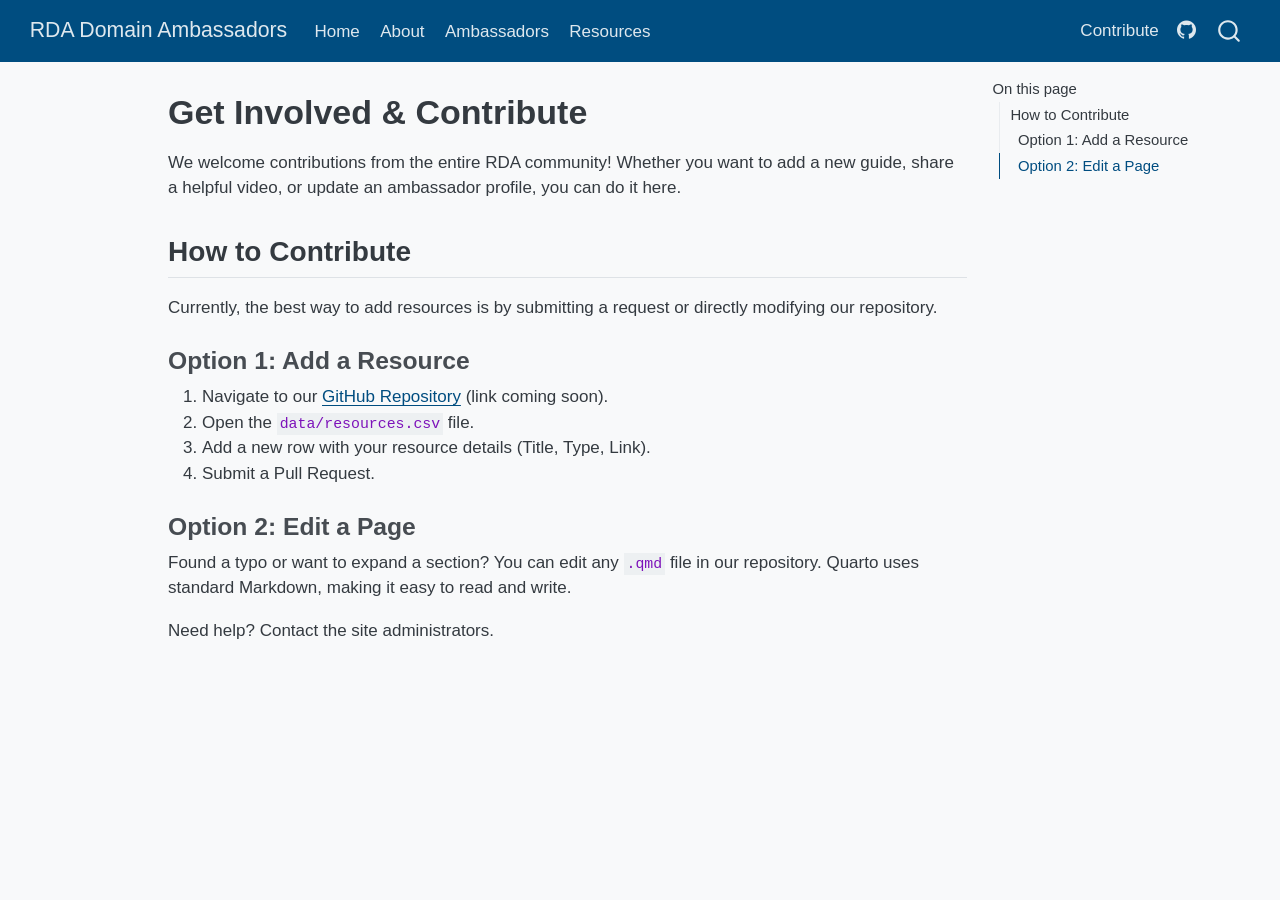
==== pages/contribute/index.html @ cd3d2007 "deploy: 7f2f388f80694f9707fb1c19b4880ce739b66818" ====
<!DOCTYPE html>
<html xmlns="http://www.w3.org/1999/xhtml" lang="en" xml:lang="en"><head>

<meta charset="utf-8">
<meta name="generator" content="quarto-1.9.37">

<meta name="viewport" content="width=device-width, initial-scale=1.0, user-scalable=yes">


<title>Get Involved &amp; Contribute – RDA Domain Ambassadors</title>
<style>
/* Default styles provided by pandoc.
** See https://pandoc.org/MANUAL.html#variables-for-html for config info.
*/
code{white-space: pre-wrap;}
span.smallcaps{font-variant: small-caps;}
div.columns{display: flex; gap: min(4vw, 1.5em);}
div.column{flex: auto; overflow-x: auto;}
div.hanging-indent{margin-left: 1.5em; text-indent: -1.5em;}
ul.task-list{list-style: none;}
ul.task-list li input[type="checkbox"] {
  width: 0.8em;
  margin: 0 0.8em 0.2em -1em; /* quarto-specific, see https://github.com/quarto-dev/quarto-cli/issues/4556 */ 
  vertical-align: middle;
}
</style>


<script src="../../site_libs/quarto-nav/quarto-nav.js"></script>
<script src="../../site_libs/quarto-nav/headroom.min.js"></script>
<script src="../../site_libs/clipboard/clipboard.min.js"></script>
<script src="../../site_libs/quarto-search/autocomplete.umd.js"></script>
<script src="../../site_libs/quarto-search/fuse.min.js"></script>
<script src="../../site_libs/quarto-search/quarto-search.js"></script>
<meta name="quarto:offset" content="../../">
<script src="../../site_libs/quarto-html/quarto.js" type="module"></script>
<script src="../../site_libs/quarto-html/tabsets/tabsets.js" type="module"></script>
<script src="../../site_libs/quarto-html/popper.min.js"></script>
<script src="../../site_libs/quarto-html/tippy.umd.min.js"></script>
<script src="../../site_libs/quarto-html/anchor.min.js"></script>
<link href="../../site_libs/quarto-html/tippy.css" rel="stylesheet">
<link href="../../site_libs/quarto-html/quarto-syntax-highlighting-7f8f88aac4f3542376d5c11b86a4c14d.css" rel="stylesheet" id="quarto-text-highlighting-styles">
<script src="../../site_libs/bootstrap/bootstrap.min.js"></script>
<link href="../../site_libs/bootstrap/bootstrap-icons.css" rel="stylesheet">
<link href="../../site_libs/bootstrap/bootstrap-31c23147e73e1d16a9094cf3c216c073.min.css" rel="stylesheet" append-hash="true" id="quarto-bootstrap" data-mode="light">
<script id="quarto-search-options" type="application/json">{
  "location": "navbar",
  "copy-button": false,
  "collapse-after": 3,
  "panel-placement": "end",
  "type": "overlay",
  "limit": 50,
  "keyboard-shortcut": [
    "f",
    "/",
    "s"
  ],
  "show-item-context": false,
  "language": {
    "search-no-results-text": "No results",
    "search-matching-documents-text": "matching documents",
    "search-copy-link-title": "Copy link to search",
    "search-hide-matches-text": "Hide additional matches",
    "search-more-match-text": "more match in this document",
    "search-more-matches-text": "more matches in this document",
    "search-clear-button-title": "Clear",
    "search-text-placeholder": "",
    "search-detached-cancel-button-title": "Cancel",
    "search-submit-button-title": "Submit",
    "search-label": "Search"
  }
}</script>


<link rel="stylesheet" href="../../styles.scss">
</head>

<body class="nav-fixed quarto-light">

<div id="quarto-search-results"></div>
  <header id="quarto-header" class="headroom fixed-top">
    <nav class="navbar navbar-expand-lg " data-bs-theme="dark">
      <div class="navbar-container container-fluid">
      <div class="navbar-brand-container mx-auto">
    <a class="navbar-brand" href="../../index.html">
    <span class="navbar-title">RDA Domain Ambassadors</span>
    </a>
  </div>
            <div id="quarto-search" class="" title="Search"></div>
          <button class="navbar-toggler" type="button" data-bs-toggle="collapse" data-bs-target="#navbarCollapse" aria-controls="navbarCollapse" role="menu" aria-expanded="false" aria-label="Toggle navigation" onclick="if (window.quartoToggleHeadroom) { window.quartoToggleHeadroom(); }">
  <span class="navbar-toggler-icon"></span>
</button>
          <div class="collapse navbar-collapse" id="navbarCollapse">
            <ul class="navbar-nav navbar-nav-scroll me-auto">
  <li class="nav-item">
    <a class="nav-link" href="../../index.html"> 
<span class="menu-text">Home</span></a>
  </li>  
  <li class="nav-item">
    <a class="nav-link" href="../../about.html"> 
<span class="menu-text">About</span></a>
  </li>  
  <li class="nav-item">
    <a class="nav-link" href="../../pages/ambassadors/index.html"> 
<span class="menu-text">Ambassadors</span></a>
  </li>  
  <li class="nav-item">
    <a class="nav-link" href="../../pages/resources/index.html"> 
<span class="menu-text">Resources</span></a>
  </li>  
</ul>
            <ul class="navbar-nav navbar-nav-scroll ms-auto">
  <li class="nav-item">
    <a class="nav-link active" href="../../pages/contribute/index.html" aria-current="page"> 
<span class="menu-text">Contribute</span></a>
  </li>  
  <li class="nav-item compact">
    <a class="nav-link" href="https://github.com/"> <i class="bi bi-github" role="img">
</i> 
<span class="menu-text"></span></a>
  </li>  
</ul>
          </div> <!-- /navcollapse -->
            <div class="quarto-navbar-tools">
</div>
      </div> <!-- /container-fluid -->
    </nav>
</header>
<!-- content -->
<div id="quarto-content" class="quarto-container page-columns page-rows-contents page-layout-article page-navbar">
<!-- sidebar -->
<!-- margin-sidebar -->
    <div id="quarto-margin-sidebar" class="sidebar margin-sidebar">
        <nav id="TOC" role="doc-toc" class="toc-active">
    <h2 id="toc-title">On this page</h2>
   
  <ul>
  <li><a href="#how-to-contribute" id="toc-how-to-contribute" class="nav-link active" data-scroll-target="#how-to-contribute">How to Contribute</a>
  <ul class="collapse">
  <li><a href="#option-1-add-a-resource" id="toc-option-1-add-a-resource" class="nav-link" data-scroll-target="#option-1-add-a-resource">Option 1: Add a Resource</a></li>
  <li><a href="#option-2-edit-a-page" id="toc-option-2-edit-a-page" class="nav-link" data-scroll-target="#option-2-edit-a-page">Option 2: Edit a Page</a></li>
  </ul></li>
  </ul>
</nav>
    </div>
<!-- main -->
<main class="content" id="quarto-document-content">

<header id="title-block-header" class="quarto-title-block default">
<div class="quarto-title">
<h1 class="title">Get Involved &amp; Contribute</h1>
</div>



<div class="quarto-title-meta">

    
  
    
  </div>
  


</header>


<p>We welcome contributions from the entire RDA community! Whether you want to add a new guide, share a helpful video, or update an ambassador profile, you can do it here.</p>
<section id="how-to-contribute" class="level2">
<h2 class="anchored" data-anchor-id="how-to-contribute">How to Contribute</h2>
<p>Currently, the best way to add resources is by submitting a request or directly modifying our repository.</p>
<section id="option-1-add-a-resource" class="level3">
<h3 class="anchored" data-anchor-id="option-1-add-a-resource">Option 1: Add a Resource</h3>
<ol type="1">
<li>Navigate to our <a href="#">GitHub Repository</a> (link coming soon).</li>
<li>Open the <code>data/resources.csv</code> file.</li>
<li>Add a new row with your resource details (Title, Type, Link).</li>
<li>Submit a Pull Request.</li>
</ol>
</section>
<section id="option-2-edit-a-page" class="level3">
<h3 class="anchored" data-anchor-id="option-2-edit-a-page">Option 2: Edit a Page</h3>
<p>Found a typo or want to expand a section? You can edit any <code>.qmd</code> file in our repository. Quarto uses standard Markdown, making it easy to read and write.</p>
<p>Need help? Contact the site administrators.</p>


</section>
</section>

</main> <!-- /main -->
<script id="quarto-html-after-body" type="application/javascript">
  window.document.addEventListener("DOMContentLoaded", function (event) {
    const icon = "";
    const anchorJS = new window.AnchorJS();
    anchorJS.options = {
      placement: 'right',
      icon: icon
    };
    anchorJS.add('.anchored');
    const isCodeAnnotation = (el) => {
      for (const clz of el.classList) {
        if (clz.startsWith('code-annotation-')) {                     
          return true;
        }
      }
      return false;
    }
    const onCopySuccess = function(e) {
      // button target
      const button = e.trigger;
      // don't keep focus
      button.blur();
      // flash "checked"
      button.classList.add('code-copy-button-checked');
      var currentTitle = button.getAttribute("title");
      button.setAttribute("title", "Copied!");
      let tooltip;
      if (window.bootstrap) {
        button.setAttribute("data-bs-toggle", "tooltip");
        button.setAttribute("data-bs-placement", "left");
        button.setAttribute("data-bs-title", "Copied!");
        tooltip = new bootstrap.Tooltip(button, 
          { trigger: "manual", 
            customClass: "code-copy-button-tooltip",
            offset: [0, -8]});
        tooltip.show();    
      }
      setTimeout(function() {
        if (tooltip) {
          tooltip.hide();
          button.removeAttribute("data-bs-title");
          button.removeAttribute("data-bs-toggle");
          button.removeAttribute("data-bs-placement");
        }
        button.setAttribute("title", currentTitle);
        button.classList.remove('code-copy-button-checked');
      }, 1000);
      // clear code selection
      e.clearSelection();
    }
    const getTextToCopy = function(trigger) {
      const outerScaffold = trigger.parentElement.cloneNode(true);
      const codeEl = outerScaffold.querySelector('code');
      for (const childEl of codeEl.children) {
        if (isCodeAnnotation(childEl)) {
          childEl.remove();
        }
      }
      return codeEl.innerText;
    }
    const clipboard = new window.ClipboardJS('.code-copy-button:not([data-in-quarto-modal])', {
      text: getTextToCopy
    });
    clipboard.on('success', onCopySuccess);
    if (window.document.getElementById('quarto-embedded-source-code-modal')) {
      const clipboardModal = new window.ClipboardJS('.code-copy-button[data-in-quarto-modal]', {
        text: getTextToCopy,
        container: window.document.getElementById('quarto-embedded-source-code-modal')
      });
      clipboardModal.on('success', onCopySuccess);
    }
      var localhostRegex = new RegExp(/^(?:http|https):\/\/localhost\:?[0-9]*\//);
      var mailtoRegex = new RegExp(/^mailto:/);
        var filterRegex = new RegExp("https:\/\/www\.rd-alliance\.org\/disciplines\/rda-domain-ambassadors\/");
      var isInternal = (href) => {
          return filterRegex.test(href) || localhostRegex.test(href) || mailtoRegex.test(href);
      }
      // Inspect non-navigation links and adorn them if external
     var links = window.document.querySelectorAll('a[href]:not(.nav-link):not(.navbar-brand):not(.toc-action):not(.sidebar-link):not(.sidebar-item-toggle):not(.pagination-link):not(.no-external):not([aria-hidden]):not(.dropdown-item):not(.quarto-navigation-tool):not(.about-link)');
      for (var i=0; i<links.length; i++) {
        const link = links[i];
        if (!isInternal(link.href)) {
          // undo the damage that might have been done by quarto-nav.js in the case of
          // links that we want to consider external
          if (link.dataset.originalHref !== undefined) {
            link.href = link.dataset.originalHref;
          }
        }
      }
    function tippyHover(el, contentFn, onTriggerFn, onUntriggerFn) {
      const config = {
        allowHTML: true,
        maxWidth: 500,
        delay: 100,
        arrow: false,
        appendTo: function(el) {
            return el.parentElement;
        },
        interactive: true,
        interactiveBorder: 10,
        theme: 'quarto',
        placement: 'bottom-start',
      };
      if (contentFn) {
        config.content = contentFn;
      }
      if (onTriggerFn) {
        config.onTrigger = onTriggerFn;
      }
      if (onUntriggerFn) {
        config.onUntrigger = onUntriggerFn;
      }
      window.tippy(el, config); 
    }
    const noterefs = window.document.querySelectorAll('a[role="doc-noteref"]');
    for (var i=0; i<noterefs.length; i++) {
      const ref = noterefs[i];
      tippyHover(ref, function() {
        // use id or data attribute instead here
        let href = ref.getAttribute('data-footnote-href') || ref.getAttribute('href');
        try { href = new URL(href).hash; } catch {}
        const id = href.replace(/^#\/?/, "");
        const note = window.document.getElementById(id);
        if (note) {
          return note.innerHTML;
        } else {
          return "";
        }
      });
    }
    const xrefs = window.document.querySelectorAll('a.quarto-xref');
    const processXRef = (id, note) => {
      // Strip column container classes
      const stripColumnClz = (el) => {
        el.classList.remove("page-full", "page-columns");
        if (el.children) {
          for (const child of el.children) {
            stripColumnClz(child);
          }
        }
      }
      stripColumnClz(note)
      if (id === null || id.startsWith('sec-')) {
        // Special case sections, only their first couple elements
        const container = document.createElement("div");
        if (note.children && note.children.length > 2) {
          container.appendChild(note.children[0].cloneNode(true));
          for (let i = 1; i < note.children.length; i++) {
            const child = note.children[i];
            if (child.tagName === "P" && child.innerText === "") {
              continue;
            } else {
              container.appendChild(child.cloneNode(true));
              break;
            }
          }
          if (window.Quarto?.typesetMath) {
            window.Quarto.typesetMath(container);
          }
          return container.innerHTML
        } else {
          if (window.Quarto?.typesetMath) {
            window.Quarto.typesetMath(note);
          }
          return note.innerHTML;
        }
      } else {
        // Remove any anchor links if they are present
        const anchorLink = note.querySelector('a.anchorjs-link');
        if (anchorLink) {
          anchorLink.remove();
        }
        if (window.Quarto?.typesetMath) {
          window.Quarto.typesetMath(note);
        }
        if (note.classList.contains("callout")) {
          return note.outerHTML;
        } else {
          return note.innerHTML;
        }
      }
    }
    for (var i=0; i<xrefs.length; i++) {
      const xref = xrefs[i];
      tippyHover(xref, undefined, function(instance) {
        instance.disable();
        let url = xref.getAttribute('href');
        let hash = undefined; 
        if (url.startsWith('#')) {
          hash = url;
        } else {
          try { hash = new URL(url).hash; } catch {}
        }
        if (hash) {
          const id = hash.replace(/^#\/?/, "");
          const note = window.document.getElementById(id);
          if (note !== null) {
            try {
              const html = processXRef(id, note.cloneNode(true));
              instance.setContent(html);
            } finally {
              instance.enable();
              instance.show();
            }
          } else {
            // See if we can fetch this
            fetch(url.split('#')[0])
            .then(res => res.text())
            .then(html => {
              const parser = new DOMParser();
              const htmlDoc = parser.parseFromString(html, "text/html");
              const note = htmlDoc.getElementById(id);
              if (note !== null) {
                const html = processXRef(id, note);
                instance.setContent(html);
              } 
            }).finally(() => {
              instance.enable();
              instance.show();
            });
          }
        } else {
          // See if we can fetch a full url (with no hash to target)
          // This is a special case and we should probably do some content thinning / targeting
          fetch(url)
          .then(res => res.text())
          .then(html => {
            const parser = new DOMParser();
            const htmlDoc = parser.parseFromString(html, "text/html");
            const note = htmlDoc.querySelector('main.content');
            if (note !== null) {
              // This should only happen for chapter cross references
              // (since there is no id in the URL)
              // remove the first header
              if (note.children.length > 0 && note.children[0].tagName === "HEADER") {
                note.children[0].remove();
              }
              const html = processXRef(null, note);
              instance.setContent(html);
            } 
          }).finally(() => {
            instance.enable();
            instance.show();
          });
        }
      }, function(instance) {
      });
    }
        let selectedAnnoteEl;
        const selectorForAnnotation = ( cell, annotation) => {
          let cellAttr = 'data-code-cell="' + cell + '"';
          let lineAttr = 'data-code-annotation="' +  annotation + '"';
          const selector = 'span[' + cellAttr + '][' + lineAttr + ']';
          return selector;
        }
        const selectCodeLines = (annoteEl) => {
          const doc = window.document;
          const targetCell = annoteEl.getAttribute("data-target-cell");
          const targetAnnotation = annoteEl.getAttribute("data-target-annotation");
          const annoteSpan = window.document.querySelector(selectorForAnnotation(targetCell, targetAnnotation));
          const lines = annoteSpan.getAttribute("data-code-lines").split(",");
          const lineIds = lines.map((line) => {
            return targetCell + "-" + line;
          })
          let top = null;
          let height = null;
          let parent = null;
          if (lineIds.length > 0) {
              //compute the position of the single el (top and bottom and make a div)
              const el = window.document.getElementById(lineIds[0]);
              top = el.offsetTop;
              height = el.offsetHeight;
              parent = el.parentElement.parentElement;
            if (lineIds.length > 1) {
              const lastEl = window.document.getElementById(lineIds[lineIds.length - 1]);
              const bottom = lastEl.offsetTop + lastEl.offsetHeight;
              height = bottom - top;
            }
            if (top !== null && height !== null && parent !== null) {
              // cook up a div (if necessary) and position it 
              let div = window.document.getElementById("code-annotation-line-highlight");
              if (div === null) {
                div = window.document.createElement("div");
                div.setAttribute("id", "code-annotation-line-highlight");
                div.style.position = 'absolute';
                parent.appendChild(div);
              }
              div.style.top = top - 2 + "px";
              div.style.height = height + 4 + "px";
              div.style.left = 0;
              let gutterDiv = window.document.getElementById("code-annotation-line-highlight-gutter");
              if (gutterDiv === null) {
                gutterDiv = window.document.createElement("div");
                gutterDiv.setAttribute("id", "code-annotation-line-highlight-gutter");
                gutterDiv.style.position = 'absolute';
                const codeCell = window.document.getElementById(targetCell);
                const gutter = codeCell.querySelector('.code-annotation-gutter');
                gutter.appendChild(gutterDiv);
              }
              gutterDiv.style.top = top - 2 + "px";
              gutterDiv.style.height = height + 4 + "px";
            }
            selectedAnnoteEl = annoteEl;
          }
        };
        const unselectCodeLines = () => {
          const elementsIds = ["code-annotation-line-highlight", "code-annotation-line-highlight-gutter"];
          elementsIds.forEach((elId) => {
            const div = window.document.getElementById(elId);
            if (div) {
              div.remove();
            }
          });
          selectedAnnoteEl = undefined;
        };
          // Handle positioning of the toggle
      window.addEventListener(
        "resize",
        throttle(() => {
          elRect = undefined;
          if (selectedAnnoteEl) {
            selectCodeLines(selectedAnnoteEl);
          }
        }, 10)
      );
      function throttle(fn, ms) {
      let throttle = false;
      let timer;
        return (...args) => {
          if(!throttle) { // first call gets through
              fn.apply(this, args);
              throttle = true;
          } else { // all the others get throttled
              if(timer) clearTimeout(timer); // cancel #2
              timer = setTimeout(() => {
                fn.apply(this, args);
                timer = throttle = false;
              }, ms);
          }
        };
      }
        // Attach click handler to the DT
        const annoteDls = window.document.querySelectorAll('dt[data-target-cell]');
        for (const annoteDlNode of annoteDls) {
          annoteDlNode.addEventListener('click', (event) => {
            const clickedEl = event.target;
            if (clickedEl !== selectedAnnoteEl) {
              unselectCodeLines();
              const activeEl = window.document.querySelector('dt[data-target-cell].code-annotation-active');
              if (activeEl) {
                activeEl.classList.remove('code-annotation-active');
              }
              selectCodeLines(clickedEl);
              clickedEl.classList.add('code-annotation-active');
            } else {
              // Unselect the line
              unselectCodeLines();
              clickedEl.classList.remove('code-annotation-active');
            }
          });
        }
    const findCites = (el) => {
      const parentEl = el.parentElement;
      if (parentEl) {
        const cites = parentEl.dataset.cites;
        if (cites) {
          return {
            el,
            cites: cites.split(' ')
          };
        } else {
          return findCites(el.parentElement)
        }
      } else {
        return undefined;
      }
    };
    var bibliorefs = window.document.querySelectorAll('a[role="doc-biblioref"]');
    for (var i=0; i<bibliorefs.length; i++) {
      const ref = bibliorefs[i];
      const citeInfo = findCites(ref);
      if (citeInfo) {
        tippyHover(citeInfo.el, function() {
          var popup = window.document.createElement('div');
          citeInfo.cites.forEach(function(cite) {
            var citeDiv = window.document.createElement('div');
            citeDiv.classList.add('hanging-indent');
            citeDiv.classList.add('csl-entry');
            var biblioDiv = window.document.getElementById('ref-' + cite);
            if (biblioDiv) {
              citeDiv.innerHTML = biblioDiv.innerHTML;
            }
            popup.appendChild(citeDiv);
          });
          return popup.innerHTML;
        });
      }
    }
  });
  </script>
</div> <!-- /content -->




</body></html>
---- site_libs/quarto-html/tippy.css ----
.tippy-box[data-animation=fade][data-state=hidden]{opacity:0}[data-tippy-root]{max-width:calc(100vw - 10px)}.tippy-box{position:relative;background-color:#333;color:#fff;border-radius:4px;font-size:14px;line-height:1.4;white-space:normal;outline:0;transition-property:transform,visibility,opacity}.tippy-box[data-placement^=top]>.tippy-arrow{bottom:0}.tippy-box[data-placement^=top]>.tippy-arrow:before{bottom:-7px;left:0;border-width:8px 8px 0;border-top-color:initial;transform-origin:center top}.tippy-box[data-placement^=bottom]>.tippy-arrow{top:0}.tippy-box[data-placement^=bottom]>.tippy-arrow:before{top:-7px;left:0;border-width:0 8px 8px;border-bottom-color:initial;transform-origin:center bottom}.tippy-box[data-placement^=left]>.tippy-arrow{right:0}.tippy-box[data-placement^=left]>.tippy-arrow:before{border-width:8px 0 8px 8px;border-left-color:initial;right:-7px;transform-origin:center left}.tippy-box[data-placement^=right]>.tippy-arrow{left:0}.tippy-box[data-placement^=right]>.tippy-arrow:before{left:-7px;border-width:8px 8px 8px 0;border-right-color:initial;transform-origin:center right}.tippy-box[data-inertia][data-state=visible]{transition-timing-function:cubic-bezier(.54,1.5,.38,1.11)}.tippy-arrow{width:16px;height:16px;color:#333}.tippy-arrow:before{content:"";position:absolute;border-color:transparent;border-style:solid}.tippy-content{position:relative;padding:5px 9px;z-index:1}
---- site_libs/quarto-html/quarto-syntax-highlighting-7f8f88aac4f3542376d5c11b86a4c14d.css ----
/* quarto syntax highlight colors */
:root {
  --quarto-hl-ot-color: #003B4F;
  --quarto-hl-at-color: #657422;
  --quarto-hl-ss-color: #20794D;
  --quarto-hl-an-color: #5E5E5E;
  --quarto-hl-fu-color: #4758AB;
  --quarto-hl-st-color: #20794D;
  --quarto-hl-cf-color: #003B4F;
  --quarto-hl-op-color: #5E5E5E;
  --quarto-hl-er-color: #AD0000;
  --quarto-hl-bn-color: #AD0000;
  --quarto-hl-al-color: #AD0000;
  --quarto-hl-va-color: #111111;
  --quarto-hl-bu-color: inherit;
  --quarto-hl-ex-color: inherit;
  --quarto-hl-pp-color: #AD0000;
  --quarto-hl-in-color: #5E5E5E;
  --quarto-hl-vs-color: #20794D;
  --quarto-hl-wa-color: #5E5E5E;
  --quarto-hl-do-color: #5E5E5E;
  --quarto-hl-im-color: #00769E;
  --quarto-hl-ch-color: #20794D;
  --quarto-hl-dt-color: #AD0000;
  --quarto-hl-fl-color: #AD0000;
  --quarto-hl-co-color: #5E5E5E;
  --quarto-hl-cv-color: #5E5E5E;
  --quarto-hl-cn-color: #8f5902;
  --quarto-hl-sc-color: #5E5E5E;
  --quarto-hl-dv-color: #AD0000;
  --quarto-hl-kw-color: #003B4F;
}

/* other quarto variables */
:root {
  --quarto-font-monospace: SFMono-Regular, Menlo, Monaco, Consolas, "Liberation Mono", "Courier New", monospace;
}

/* syntax highlight based on Pandoc's rules */
pre > code.sourceCode > span {
  color: #003B4F;
}

code.sourceCode > span {
  color: #003B4F;
}

div.sourceCode,
div.sourceCode pre.sourceCode {
  color: #003B4F;
}

/* Normal */
code span {
  color: #003B4F;
}

/* Alert */
code span.al {
  color: #AD0000;
  font-style: inherit;
}

/* Annotation */
code span.an {
  color: #5E5E5E;
  font-style: inherit;
}

/* Attribute */
code span.at {
  color: #657422;
  font-style: inherit;
}

/* BaseN */
code span.bn {
  color: #AD0000;
  font-style: inherit;
}

/* BuiltIn */
code span.bu {
  font-style: inherit;
}

/* ControlFlow */
code span.cf {
  color: #003B4F;
  font-weight: bold;
  font-style: inherit;
}

/* Char */
code span.ch {
  color: #20794D;
  font-style: inherit;
}

/* Constant */
code span.cn {
  color: #8f5902;
  font-style: inherit;
}

/* Comment */
code span.co {
  color: #5E5E5E;
  font-style: inherit;
}

/* CommentVar */
code span.cv {
  color: #5E5E5E;
  font-style: italic;
}

/* Documentation */
code span.do {
  color: #5E5E5E;
  font-style: italic;
}

/* DataType */
code span.dt {
  color: #AD0000;
  font-style: inherit;
}

/* DecVal */
code span.dv {
  color: #AD0000;
  font-style: inherit;
}

/* Error */
code span.er {
  color: #AD0000;
  font-style: inherit;
}

/* Extension */
code span.ex {
  font-style: inherit;
}

/* Float */
code span.fl {
  color: #AD0000;
  font-style: inherit;
}

/* Function */
code span.fu {
  color: #4758AB;
  font-style: inherit;
}

/* Import */
code span.im {
  color: #00769E;
  font-style: inherit;
}

/* Information */
code span.in {
  color: #5E5E5E;
  font-style: inherit;
}

/* Keyword */
code span.kw {
  color: #003B4F;
  font-weight: bold;
  font-style: inherit;
}

/* Operator */
code span.op {
  color: #5E5E5E;
  font-style: inherit;
}

/* Other */
code span.ot {
  color: #003B4F;
  font-style: inherit;
}

/* Preprocessor */
code span.pp {
  color: #AD0000;
  font-style: inherit;
}

/* SpecialChar */
code span.sc {
  color: #5E5E5E;
  font-style: inherit;
}

/* SpecialString */
code span.ss {
  color: #20794D;
  font-style: inherit;
}

/* String */
code span.st {
  color: #20794D;
  font-style: inherit;
}

/* Variable */
code span.va {
  color: #111111;
  font-style: inherit;
}

/* VerbatimString */
code span.vs {
  color: #20794D;
  font-style: inherit;
}

/* Warning */
code span.wa {
  color: #5E5E5E;
  font-style: italic;
}

.prevent-inlining {
  content: "</";
}

/*# sourceMappingURL=789ad8cd35626ba772517505b42a116e.css.map */
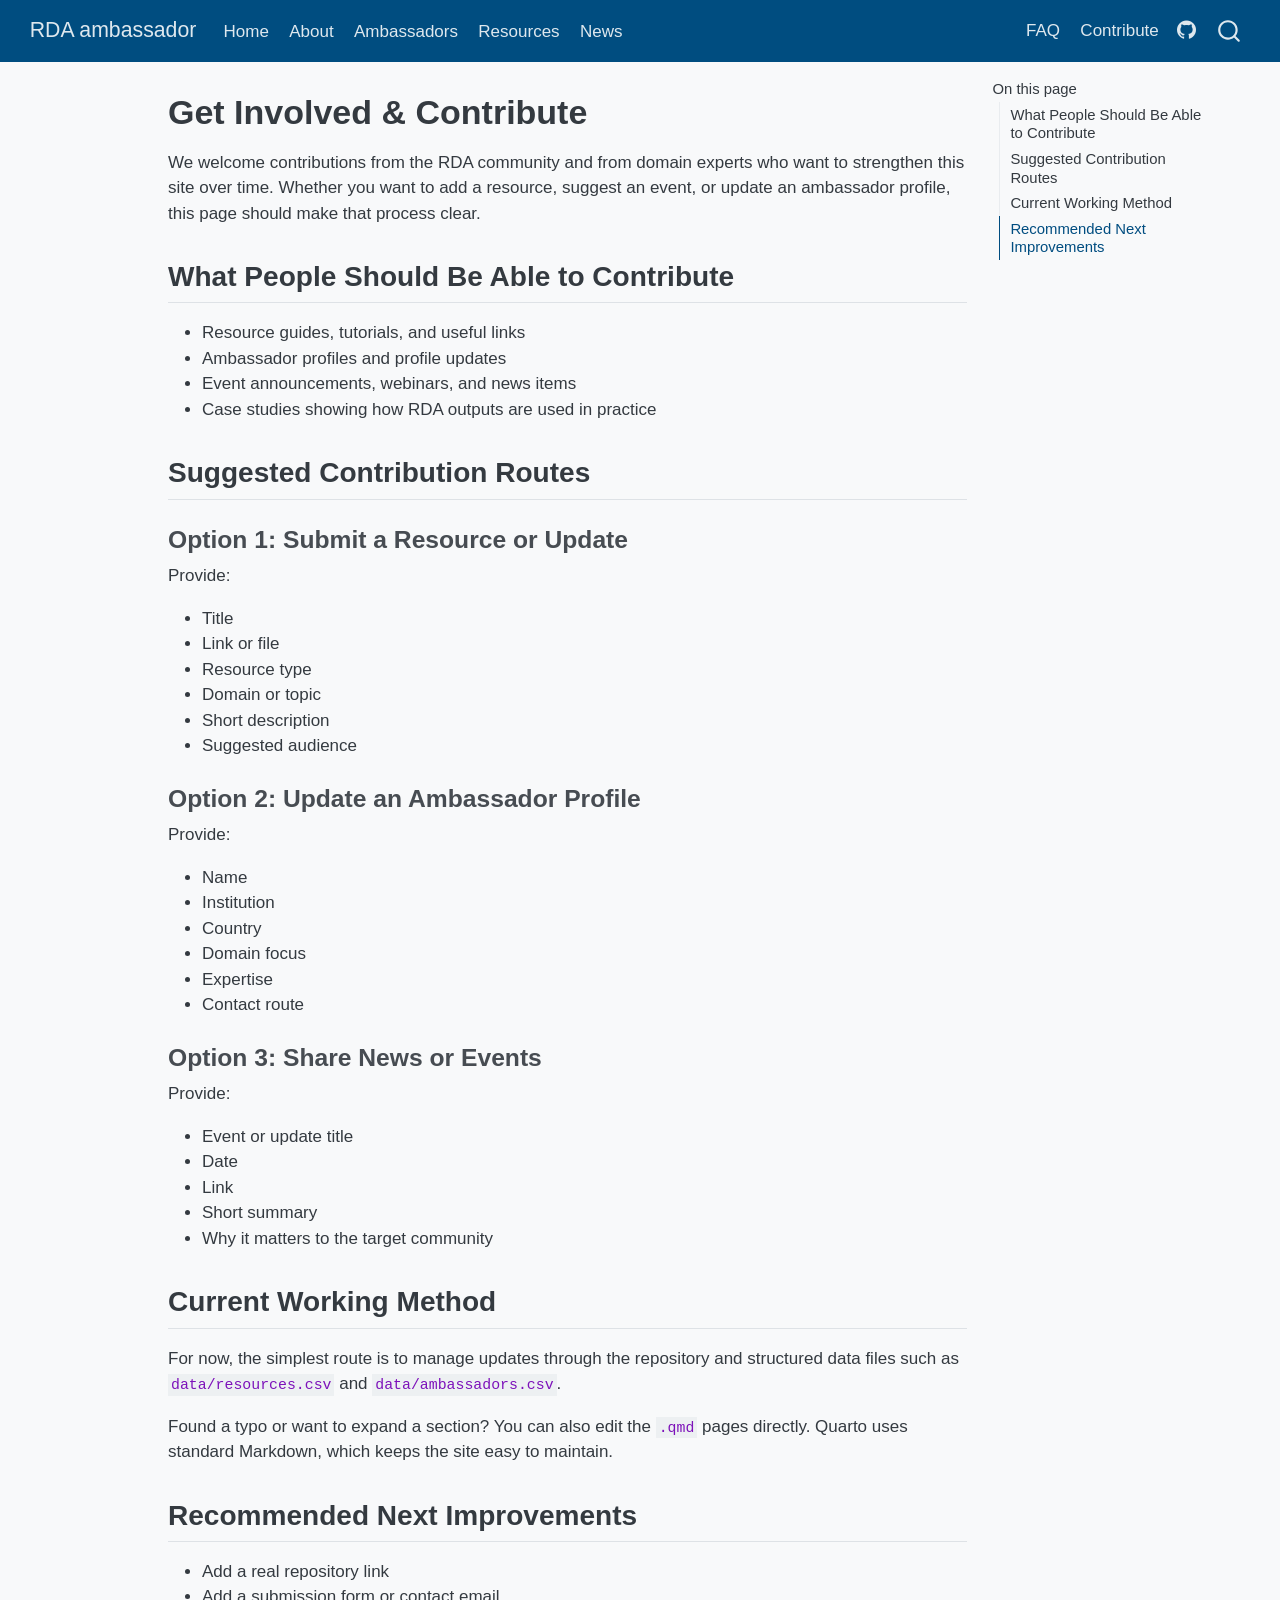
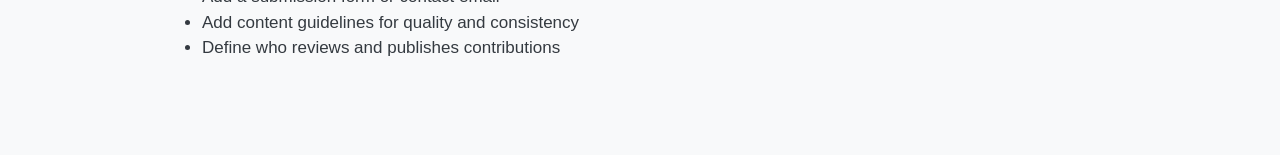
==== commit 7ef5b494: "deploy: 38ce11275415e58b5044f21711f6da7c515b51c1" ====
--- a/pages/contribute/index.html
+++ b/pages/contribute/index.html
@@ -2,12 +2,12 @@
 <html xmlns="http://www.w3.org/1999/xhtml" lang="en" xml:lang="en"><head>
 
 <meta charset="utf-8">
-<meta name="generator" content="quarto-1.9.37">
+<meta name="generator" content="quarto-1.9.38">
 
 <meta name="viewport" content="width=device-width, initial-scale=1.0, user-scalable=yes">
 
 
-<title>Get Involved &amp; Contribute – RDA Domain Ambassadors</title>
+<title>Get Involved &amp; Contribute – RDA ambassador</title>
 <style>
 /* Default styles provided by pandoc.
 ** See https://pandoc.org/MANUAL.html#variables-for-html for config info.
@@ -39,10 +39,10 @@
 <script src="../../site_libs/quarto-html/tippy.umd.min.js"></script>
 <script src="../../site_libs/quarto-html/anchor.min.js"></script>
 <link href="../../site_libs/quarto-html/tippy.css" rel="stylesheet">
-<link href="../../site_libs/quarto-html/quarto-syntax-highlighting-7f8f88aac4f3542376d5c11b86a4c14d.css" rel="stylesheet" id="quarto-text-highlighting-styles">
+<link href="../../site_libs/quarto-html/quarto-syntax-highlighting-15634bcf2e68342d4ad2dfa704d543f6.css" rel="stylesheet" id="quarto-text-highlighting-styles">
 <script src="../../site_libs/bootstrap/bootstrap.min.js"></script>
 <link href="../../site_libs/bootstrap/bootstrap-icons.css" rel="stylesheet">
-<link href="../../site_libs/bootstrap/bootstrap-31c23147e73e1d16a9094cf3c216c073.min.css" rel="stylesheet" append-hash="true" id="quarto-bootstrap" data-mode="light">
+<link href="../../site_libs/bootstrap/bootstrap-e2d7aa4677c01dd37cf10bc2e1178ae0.min.css" rel="stylesheet" append-hash="true" id="quarto-bootstrap" data-mode="light">
 <script id="quarto-search-options" type="application/json">{
   "location": "navbar",
   "copy-button": false,
@@ -83,7 +83,7 @@
       <div class="navbar-container container-fluid">
       <div class="navbar-brand-container mx-auto">
     <a class="navbar-brand" href="../../index.html">
-    <span class="navbar-title">RDA Domain Ambassadors</span>
+    <span class="navbar-title">RDA ambassador</span>
     </a>
   </div>
             <div id="quarto-search" class="" title="Search"></div>
@@ -108,8 +108,16 @@
     <a class="nav-link" href="../../pages/resources/index.html"> 
 <span class="menu-text">Resources</span></a>
   </li>  
+  <li class="nav-item">
+    <a class="nav-link" href="../../pages/news/index.html"> 
+<span class="menu-text">News</span></a>
+  </li>  
 </ul>
             <ul class="navbar-nav navbar-nav-scroll ms-auto">
+  <li class="nav-item">
+    <a class="nav-link" href="../../pages/faq/index.html"> 
+<span class="menu-text">FAQ</span></a>
+  </li>  
   <li class="nav-item">
     <a class="nav-link active" href="../../pages/contribute/index.html" aria-current="page"> 
 <span class="menu-text">Contribute</span></a>
@@ -135,11 +143,15 @@
     <h2 id="toc-title">On this page</h2>
    
   <ul>
-  <li><a href="#how-to-contribute" id="toc-how-to-contribute" class="nav-link active" data-scroll-target="#how-to-contribute">How to Contribute</a>
+  <li><a href="#what-people-should-be-able-to-contribute" id="toc-what-people-should-be-able-to-contribute" class="nav-link active" data-scroll-target="#what-people-should-be-able-to-contribute">What People Should Be Able to Contribute</a></li>
+  <li><a href="#suggested-contribution-routes" id="toc-suggested-contribution-routes" class="nav-link" data-scroll-target="#suggested-contribution-routes">Suggested Contribution Routes</a>
   <ul class="collapse">
-  <li><a href="#option-1-add-a-resource" id="toc-option-1-add-a-resource" class="nav-link" data-scroll-target="#option-1-add-a-resource">Option 1: Add a Resource</a></li>
-  <li><a href="#option-2-edit-a-page" id="toc-option-2-edit-a-page" class="nav-link" data-scroll-target="#option-2-edit-a-page">Option 2: Edit a Page</a></li>
+  <li><a href="#option-1-submit-a-resource-or-update" id="toc-option-1-submit-a-resource-or-update" class="nav-link" data-scroll-target="#option-1-submit-a-resource-or-update">Option 1: Submit a Resource or Update</a></li>
+  <li><a href="#option-2-update-an-ambassador-profile" id="toc-option-2-update-an-ambassador-profile" class="nav-link" data-scroll-target="#option-2-update-an-ambassador-profile">Option 2: Update an Ambassador Profile</a></li>
+  <li><a href="#option-3-share-news-or-events" id="toc-option-3-share-news-or-events" class="nav-link" data-scroll-target="#option-3-share-news-or-events">Option 3: Share News or Events</a></li>
   </ul></li>
+  <li><a href="#current-working-method" id="toc-current-working-method" class="nav-link" data-scroll-target="#current-working-method">Current Working Method</a></li>
+  <li><a href="#recommended-next-improvements" id="toc-recommended-next-improvements" class="nav-link" data-scroll-target="#recommended-next-improvements">Recommended Next Improvements</a></li>
   </ul>
 </nav>
     </div>
@@ -165,26 +177,69 @@
 </header>
 
 
-<p>We welcome contributions from the entire RDA community! Whether you want to add a new guide, share a helpful video, or update an ambassador profile, you can do it here.</p>
-<section id="how-to-contribute" class="level2">
-<h2 class="anchored" data-anchor-id="how-to-contribute">How to Contribute</h2>
-<p>Currently, the best way to add resources is by submitting a request or directly modifying our repository.</p>
-<section id="option-1-add-a-resource" class="level3">
-<h3 class="anchored" data-anchor-id="option-1-add-a-resource">Option 1: Add a Resource</h3>
-<ol type="1">
-<li>Navigate to our <a href="#">GitHub Repository</a> (link coming soon).</li>
-<li>Open the <code>data/resources.csv</code> file.</li>
-<li>Add a new row with your resource details (Title, Type, Link).</li>
-<li>Submit a Pull Request.</li>
-</ol>
+<p>We welcome contributions from the RDA community and from domain experts who want to strengthen this site over time. Whether you want to add a resource, suggest an event, or update an ambassador profile, this page should make that process clear.</p>
+<section id="what-people-should-be-able-to-contribute" class="level2">
+<h2 class="anchored" data-anchor-id="what-people-should-be-able-to-contribute">What People Should Be Able to Contribute</h2>
+<ul>
+<li>Resource guides, tutorials, and useful links</li>
+<li>Ambassador profiles and profile updates</li>
+<li>Event announcements, webinars, and news items</li>
+<li>Case studies showing how RDA outputs are used in practice</li>
+</ul>
 </section>
-<section id="option-2-edit-a-page" class="level3">
-<h3 class="anchored" data-anchor-id="option-2-edit-a-page">Option 2: Edit a Page</h3>
-<p>Found a typo or want to expand a section? You can edit any <code>.qmd</code> file in our repository. Quarto uses standard Markdown, making it easy to read and write.</p>
-<p>Need help? Contact the site administrators.</p>
-
-
+<section id="suggested-contribution-routes" class="level2">
+<h2 class="anchored" data-anchor-id="suggested-contribution-routes">Suggested Contribution Routes</h2>
+<section id="option-1-submit-a-resource-or-update" class="level3">
+<h3 class="anchored" data-anchor-id="option-1-submit-a-resource-or-update">Option 1: Submit a Resource or Update</h3>
+<p>Provide:</p>
+<ul>
+<li>Title</li>
+<li>Link or file</li>
+<li>Resource type</li>
+<li>Domain or topic</li>
+<li>Short description</li>
+<li>Suggested audience</li>
+</ul>
 </section>
+<section id="option-2-update-an-ambassador-profile" class="level3">
+<h3 class="anchored" data-anchor-id="option-2-update-an-ambassador-profile">Option 2: Update an Ambassador Profile</h3>
+<p>Provide:</p>
+<ul>
+<li>Name</li>
+<li>Institution</li>
+<li>Country</li>
+<li>Domain focus</li>
+<li>Expertise</li>
+<li>Contact route</li>
+</ul>
+</section>
+<section id="option-3-share-news-or-events" class="level3">
+<h3 class="anchored" data-anchor-id="option-3-share-news-or-events">Option 3: Share News or Events</h3>
+<p>Provide:</p>
+<ul>
+<li>Event or update title</li>
+<li>Date</li>
+<li>Link</li>
+<li>Short summary</li>
+<li>Why it matters to the target community</li>
+</ul>
+</section>
+</section>
+<section id="current-working-method" class="level2">
+<h2 class="anchored" data-anchor-id="current-working-method">Current Working Method</h2>
+<p>For now, the simplest route is to manage updates through the repository and structured data files such as <code>data/resources.csv</code> and <code>data/ambassadors.csv</code>.</p>
+<p>Found a typo or want to expand a section? You can also edit the <code>.qmd</code> pages directly. Quarto uses standard Markdown, which keeps the site easy to maintain.</p>
+</section>
+<section id="recommended-next-improvements" class="level2">
+<h2 class="anchored" data-anchor-id="recommended-next-improvements">Recommended Next Improvements</h2>
+<ul>
+<li>Add a real repository link</li>
+<li>Add a submission form or contact email</li>
+<li>Add content guidelines for quality and consistency</li>
+<li>Define who reviews and publishes contributions</li>
+</ul>
+
+
 </section>
 
 </main> <!-- /main -->
--- a/site_libs/quarto-html/quarto-syntax-highlighting-15634bcf2e68342d4ad2dfa704d543f6.css
+++ b/site_libs/quarto-html/quarto-syntax-highlighting-15634bcf2e68342d4ad2dfa704d543f6.css
@@ -0,0 +1,236 @@
+/* quarto syntax highlight colors */
+:root {
+  --quarto-hl-ot-color: #003B4F;
+  --quarto-hl-at-color: #657422;
+  --quarto-hl-ss-color: #20794D;
+  --quarto-hl-an-color: #5E5E5E;
+  --quarto-hl-fu-color: #4758AB;
+  --quarto-hl-st-color: #20794D;
+  --quarto-hl-cf-color: #003B4F;
+  --quarto-hl-op-color: #5E5E5E;
+  --quarto-hl-er-color: #AD0000;
+  --quarto-hl-bn-color: #AD0000;
+  --quarto-hl-al-color: #AD0000;
+  --quarto-hl-va-color: #111111;
+  --quarto-hl-bu-color: inherit;
+  --quarto-hl-ex-color: inherit;
+  --quarto-hl-pp-color: #AD0000;
+  --quarto-hl-in-color: #5E5E5E;
+  --quarto-hl-vs-color: #20794D;
+  --quarto-hl-wa-color: #5E5E5E;
+  --quarto-hl-do-color: #5E5E5E;
+  --quarto-hl-im-color: #00769E;
+  --quarto-hl-ch-color: #20794D;
+  --quarto-hl-dt-color: #AD0000;
+  --quarto-hl-fl-color: #AD0000;
+  --quarto-hl-co-color: #5E5E5E;
+  --quarto-hl-cv-color: #5E5E5E;
+  --quarto-hl-cn-color: #8f5902;
+  --quarto-hl-sc-color: #5E5E5E;
+  --quarto-hl-dv-color: #AD0000;
+  --quarto-hl-kw-color: #003B4F;
+}
+
+/* other quarto variables */
+:root {
+  --quarto-font-monospace: SFMono-Regular, Menlo, Monaco, Consolas, "Liberation Mono", "Courier New", monospace;
+}
+
+/* syntax highlight based on Pandoc's rules */
+pre > code.sourceCode > span {
+  color: #003B4F;
+}
+
+code.sourceCode > span {
+  color: #003B4F;
+}
+
+div.sourceCode,
+div.sourceCode pre.sourceCode {
+  color: #003B4F;
+}
+
+/* Normal */
+code span {
+  color: #003B4F;
+}
+
+/* Alert */
+code span.al {
+  color: #AD0000;
+  font-style: inherit;
+}
+
+/* Annotation */
+code span.an {
+  color: #5E5E5E;
+  font-style: inherit;
+}
+
+/* Attribute */
+code span.at {
+  color: #657422;
+  font-style: inherit;
+}
+
+/* BaseN */
+code span.bn {
+  color: #AD0000;
+  font-style: inherit;
+}
+
+/* BuiltIn */
+code span.bu {
+  font-style: inherit;
+}
+
+/* ControlFlow */
+code span.cf {
+  color: #003B4F;
+  font-weight: bold;
+  font-style: inherit;
+}
+
+/* Char */
+code span.ch {
+  color: #20794D;
+  font-style: inherit;
+}
+
+/* Constant */
+code span.cn {
+  color: #8f5902;
+  font-style: inherit;
+}
+
+/* Comment */
+code span.co {
+  color: #5E5E5E;
+  font-style: inherit;
+}
+
+/* CommentVar */
+code span.cv {
+  color: #5E5E5E;
+  font-style: italic;
+}
+
+/* Documentation */
+code span.do {
+  color: #5E5E5E;
+  font-style: italic;
+}
+
+/* DataType */
+code span.dt {
+  color: #AD0000;
+  font-style: inherit;
+}
+
+/* DecVal */
+code span.dv {
+  color: #AD0000;
+  font-style: inherit;
+}
+
+/* Error */
+code span.er {
+  color: #AD0000;
+  font-style: inherit;
+}
+
+/* Extension */
+code span.ex {
+  font-style: inherit;
+}
+
+/* Float */
+code span.fl {
+  color: #AD0000;
+  font-style: inherit;
+}
+
+/* Function */
+code span.fu {
+  color: #4758AB;
+  font-style: inherit;
+}
+
+/* Import */
+code span.im {
+  color: #00769E;
+  font-style: inherit;
+}
+
+/* Information */
+code span.in {
+  color: #5E5E5E;
+  font-style: inherit;
+}
+
+/* Keyword */
+code span.kw {
+  color: #003B4F;
+  font-weight: bold;
+  font-style: inherit;
+}
+
+/* Operator */
+code span.op {
+  color: #5E5E5E;
+  font-style: inherit;
+}
+
+/* Other */
+code span.ot {
+  color: #003B4F;
+  font-style: inherit;
+}
+
+/* Preprocessor */
+code span.pp {
+  color: #AD0000;
+  font-style: inherit;
+}
+
+/* SpecialChar */
+code span.sc {
+  color: #5E5E5E;
+  font-style: inherit;
+}
+
+/* SpecialString */
+code span.ss {
+  color: #20794D;
+  font-style: inherit;
+}
+
+/* String */
+code span.st {
+  color: #20794D;
+  font-style: inherit;
+}
+
+/* Variable */
+code span.va {
+  color: #111111;
+  font-style: inherit;
+}
+
+/* VerbatimString */
+code span.vs {
+  color: #20794D;
+  font-style: inherit;
+}
+
+/* Warning */
+code span.wa {
+  color: #5E5E5E;
+  font-style: italic;
+}
+
+.prevent-inlining {
+  content: "</";
+}
+
+/*# sourceMappingURL=f23921c56f73e400b49028c9186a1aa0.css.map */
